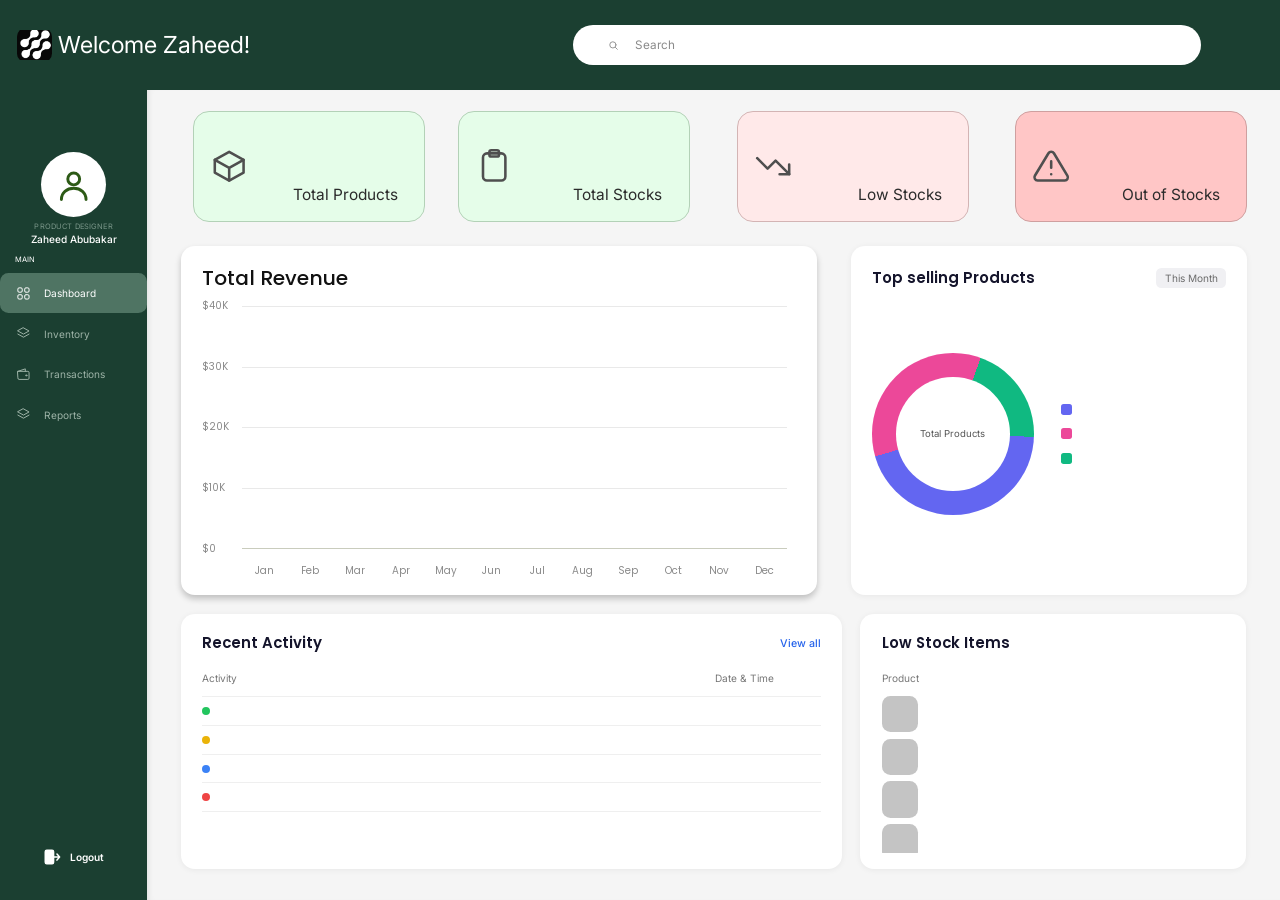
==== Frontend/inventory_system_nobug/pages/dashboard.html @ 9947d126 "omismbadabida" ====
<!DOCTYPE html>
<html lang="en">
<head>
  <meta charset="UTF-8" />
  <meta name="viewport" content="width=device-width, initial-scale=1.0" />
  <title>Dashboard | Inventory System</title>
  <link rel="icon" type="image/png" href="../images/logo_4k.png" />

  <!-- Fonts: Inter (text) + Poppins (card titles) -->
  <link rel="preconnect" href="https://fonts.googleapis.com" />
  <link rel="preconnect" href="https://fonts.gstatic.com" crossorigin />
  <link href="https://fonts.googleapis.com/css2?family=Inter:wght@400;500;600&family=Poppins:wght@400;500;600&display=swap" rel="stylesheet" />

  
  <link rel="stylesheet" href="../css/dashboard.css" />

  <!-- Login protection: turn this on once the layout is finished.
       While it's on, you can only open this page after logging in. -->
  <!-- <script src="../js/guard.js"></script> -->
</head>
<body>

  <div class="app">

    <header class="topbar" id="topbar">
      <div class="brand">
        <img src="../images/logo_4k.png" alt="Inventory System logo" />
        <h1>Welcome <span id="welcomeName">Zaheed</span>!</h1>
      </div>

      <label class="search">
        <svg viewBox="0 0 24 24" fill="none" stroke="currentColor" stroke-width="2" stroke-linecap="round" aria-hidden="true">
          <circle cx="11" cy="11" r="7" />
          <path d="M21 21l-4.3-4.3" />
        </svg>
        <input type="text" id="searchInput" placeholder="Search" />
      </label>
    </header>

    <aside class="sidebar" id="sidebar">

      <div class="profile">
        <div class="avatar">
          <svg viewBox="0 0 24 24" fill="none" stroke="currentColor" stroke-width="1.8" stroke-linecap="round" aria-hidden="true">
            <circle cx="12" cy="8.5" r="3.6" />
            <path d="M4.5 21c0-4.2 3.3-6.8 7.5-6.8s7.5 2.6 7.5 6.8" />
          </svg>
        </div>
        <small id="profileRole">PRODUCT DESIGNER</small>
        <strong id="profileName">Zaheed Abubakar</strong>
      </div>

      <p class="nav-label">MAIN</p>

      <nav class="nav">
        <a href="dashboard.html" class="active">
          <svg viewBox="0 0 24 24" fill="none" stroke="currentColor" stroke-width="1.6" stroke-linejoin="round" aria-hidden="true">
            <rect x="3" y="3" width="7" height="7" rx="2" /><rect x="14" y="3" width="7" height="7" rx="2" />
            <rect x="14" y="14" width="7" height="7" rx="2" /><rect x="3" y="14" width="7" height="7" rx="2" />
          </svg>
          Dashboard
        </a>

        <a href="inventory.html">
          <svg viewBox="0 0 24 24" fill="none" stroke="currentColor" stroke-width="1.6" stroke-linecap="round" stroke-linejoin="round" aria-hidden="true">
            <path d="M12 3l9 5-9 5-9-5z" /><path d="M3 13l9 5 9-5" />
          </svg>
          Inventory
        </a>

        <a href="transactions.html">
          <svg viewBox="0 0 24 24" fill="none" stroke="currentColor" stroke-width="1.6" stroke-linecap="round" stroke-linejoin="round" aria-hidden="true">
            <path d="M3 7h16a2 2 0 012 2v9a2 2 0 01-2 2H5a2 2 0 01-2-2z" /><path d="M3 7l12-4v4" />
            <circle cx="16.5" cy="13.5" r="1" />
          </svg>
          Transactions
        </a>

        <a href="reports.html">
          <svg viewBox="0 0 24 24" fill="none" stroke="currentColor" stroke-width="1.6" stroke-linecap="round" stroke-linejoin="round" aria-hidden="true">
            <path d="M12 3l9 5-9 5-9-5z" /><path d="M3 13l9 5 9-5" />
          </svg>
          Reports
        </a>
      </nav>

      <a href="../index.html" class="logout" id="logout">
        <svg viewBox="0 0 24 24" fill="none" stroke="currentColor" stroke-width="2" stroke-linecap="round" stroke-linejoin="round" aria-hidden="true">
          <rect x="3" y="3" width="11" height="18" rx="2" fill="currentColor" />
          <path d="M14 12h8M18.5 8l3.5 4-3.5 4" />
        </svg>
        Logout
      </a>

    </aside>

    <main class="content" id="content">

      <!-- Row 1: four stat boxes (the numbers are filled by dashboard.js later) -->
      <section class="stats">

        <div class="stat stat-green">
          <svg class="stat-icon" viewBox="0 0 24 24" fill="none" stroke="currentColor" stroke-width="1.6" stroke-linecap="round" stroke-linejoin="round" aria-hidden="true">
            <path d="M21 8l-9-5-9 5v8l9 5 9-5z" /><path d="M3 8l9 5 9-5M12 13v8" />
          </svg>
          <div class="stat-text"><b id="statProducts"></b><span>Total Products</span></div>
        </div>

        <div class="stat stat-green">
          <svg class="stat-icon" viewBox="0 0 24 24" fill="none" stroke="currentColor" stroke-width="1.6" stroke-linecap="round" stroke-linejoin="round" aria-hidden="true">
            <rect x="5" y="4" width="14" height="17" rx="2.5" /><rect x="9" y="2" width="6" height="4" rx="1.2" />
          </svg>
          <div class="stat-text"><b id="statStocks"></b><span>Total Stocks</span></div>
        </div>

        <div class="stat stat-pink">
          <svg class="stat-icon" viewBox="0 0 24 24" fill="none" stroke="currentColor" stroke-width="1.6" stroke-linecap="round" stroke-linejoin="round" aria-hidden="true">
            <path d="M22 17l-8.5-8.5-5 5L2 7" /><path d="M16 17h6v-6" />
          </svg>
          <div class="stat-text"><b id="statLow"></b><span>Low Stocks</span></div>
        </div>

        <div class="stat stat-red">
          <svg class="stat-icon" viewBox="0 0 24 24" fill="none" stroke="currentColor" stroke-width="1.6" stroke-linecap="round" stroke-linejoin="round" aria-hidden="true">
            <path d="M10.3 3.9L1.8 18a2 2 0 001.7 3h17a2 2 0 001.7-3L13.7 3.9a2 2 0 00-3.4 0z" /><path d="M12 9v4M12 17h.01" />
          </svg>
          <div class="stat-text"><b id="statOut"></b><span>Out of Stocks</span></div>
        </div>

      </section>

      <!-- Row 2: revenue chart + top selling products -->
      <section class="row-charts">

        <div class="card card-raised">
          <h2 class="card-title title-lg">Total Revenue</h2>

          <div class="chart">
            <div class="y-axis">
              <span>$40K</span><span>$30K</span><span>$20K</span><span>$10K</span><span>$0</span>
            </div>
            <div class="plot">
              <div class="gridlines"><i></i><i></i><i></i><i></i><i></i></div>
              <div class="bars" id="bars"></div>
            </div>
            <div class="months">
              <span>Jan</span><span>Feb</span><span>Mar</span><span>Apr</span><span>May</span><span>Jun</span>
              <span>Jul</span><span>Aug</span><span>Sep</span><span>Oct</span><span>Nov</span><span>Dec</span>
            </div>
          </div>
        </div>

        <div class="card">
          <div class="card-head">
            <h2 class="card-title">Top selling Products</h2>
            <span class="pill">This Month</span>
          </div>

          <div class="donut-row">
            <div class="donut" id="donut">
              <div class="donut-center">
                <b id="donutTotal"></b>
                <small>Total Products</small>
              </div>
            </div>
            <ul class="legend" id="legend">
              <li><i class="dot dot-blue"></i><span></span><b></b></li>
              <li><i class="dot dot-pink"></i><span></span><b></b></li>
              <li><i class="dot dot-green"></i><span></span><b></b></li>
            </ul>
          </div>
        </div>

      </section>

      <!-- Row 3: recent activity + low stock -->
      <section class="row-lists">

        <div class="card">
          <div class="card-head">
            <h2 class="card-title">Recent Activity</h2>
            <a href="transactions.html" class="view-all" id="viewAllLink">View all</a>
          </div>
          <div class="list-head activity-cols">
            <span>Activity</span><span>Date &amp; Time</span>
          </div>
          <ul class="activity-list" id="activityList">
            <li><i class="adot adot-green"></i><span class="a-text"></span><span class="a-time"></span></li>
            <li><i class="adot adot-yellow"></i><span class="a-text"></span><span class="a-time"></span></li>
            <li><i class="adot adot-blue"></i><span class="a-text"></span><span class="a-time"></span></li>
            <li><i class="adot adot-red"></i><span class="a-text"></span><span class="a-time"></span></li>
          </ul>
        </div>

        <div class="card">
          <h2 class="card-title">Low Stock Items</h2>
          <div class="list-head list-head-plain"><span>Product</span></div>
          <ul class="stock-list" id="lowStockList">
            <li><div class="thumb"></div><div class="stock-text"><strong></strong><small></small></div></li>
            <li><div class="thumb"></div><div class="stock-text"><strong></strong><small></small></div></li>
            <li><div class="thumb"></div><div class="stock-text"><strong></strong><small></small></div></li>
            <li><div class="thumb"></div><div class="stock-text"><strong></strong><small></small></div></li>
          </ul>
        </div>

      </section>

    </main>

  </div>

  <!-- Pop-up: Recent Activity (View all) -->
  <div class="modal-overlay" id="activityModal" hidden aria-hidden="true">
    <section class="modal-card" role="dialog" aria-modal="true" aria-labelledby="activityModalTitle">
      <div class="card-head">
        <h2 class="card-title" id="activityModalTitle">Recent Activity</h2>
        <button type="button" class="modal-back" id="modalBack" aria-label="Back">
          <svg viewBox="0 0 24 24" fill="none" stroke="currentColor" stroke-width="2.2" stroke-linecap="round" stroke-linejoin="round" aria-hidden="true">
            <path d="M19 12H5M12 19l-7-7 7-7" />
          </svg>
        </button>
      </div>
      <div class="list-head activity-cols">
        <span>Activity</span><span>Date &amp; Time</span>
      </div>
      <ul class="activity-list modal-list" id="activityModalList"></ul>
    </section>
  </div>

  <script src="../js/dashboard.js"></script>
</body>
</html>
---- Frontend/inventory_system_nobug/css/dashboard.css ----
:root {
  --green-dark: #1b3f31;
  --green-active: #4f7463;
  --bg: #f5f5f5;

  /* Measured from the window itself, with no min/max limits,
     so they look the same at any zoom level */
  --sidebar-w: 11.5vw;
  --topbar-h: 10vh;
}

/* Everything is sized in rem.
   1rem = 0.833vw = 16px on a 1920px screen, so it all scales together on zoom. */
html {
  font-size: 0.833vw;
}

* {
  box-sizing: border-box;
  margin: 0;
  padding: 0;
}

body {
  background: var(--bg);
  font-family: 'Inter', Arial, Helvetica, sans-serif;
}

/* Page frame: exactly one screen tall, like your Figma frame */
.app {
  display: grid;
  grid-template-columns: var(--sidebar-w) 1fr;
  grid-template-rows: var(--topbar-h) 1fr;
  height: 100vh;
}

/* ---------- Top bar ---------- */
.topbar {
  grid-column: 1 / -1;
  background: var(--green-dark);
  color: #ffffff;

  display: flex;
  align-items: center;
  padding-left: 1.6rem;
}

.brand {
  display: flex;
  align-items: center;
  gap: 0.6rem;
}

.brand img {
  width: 3.25rem;
  height: 3.25rem;
  border-radius: 0.8rem;
  object-fit: contain;
}

.brand h1 {
  font-size: 2.2rem;
  font-weight: 400;
  white-space: nowrap;
}

.search {
  width: 49vw;
  height: 3.8rem;
  margin-left: auto;
  margin-right: 6.2vw;
  padding: 0 1.5rem 0 3.2rem;

  display: flex;
  align-items: center;
  gap: 1.55rem;

  background: #ffffff;
  color: #8a8a8a;
  border-radius: 999px;
}

.search svg {
  width: 1rem;
  height: 1rem;
  flex-shrink: 0;
}

.search input {
  flex: 1;
  min-width: 0;
  border: none;
  outline: none;
  background: transparent;
  font-family: inherit;
  font-size: 1.1rem;
  color: #222222;
}

.search input::placeholder {
  color: #8a8a8a;
}

/* ---------- Sidebar ---------- */
.sidebar {
  background: var(--green-dark);
  color: #ffffff;

  display: flex;
  flex-direction: column;
  padding-top: 5.8rem;
}

.sidebar svg {
  flex-shrink: 0;
}

.profile {
  text-align: center;
}

.avatar {
  width: 6.1rem;
  height: 6.1rem;
  margin: 0 auto 0.5rem;
  border-radius: 50%;
  background: #ffffff;
  color: #2d5a16;

  display: grid;
  place-items: center;
}

.avatar svg {
  width: 3.7rem;
  height: 3.7rem;
}

.profile small {
  display: block;
  font-size: 0.7rem;
  line-height: 1rem;
  letter-spacing: 0.02em;
  color: #7a9689;
}

.profile strong {
  display: block;
  font-size: 0.95rem;
  line-height: 1.2rem;
  font-weight: 500;
}

.nav-label {
  font-size: 0.7rem;
  margin: 0.9rem 0 0.8rem 1.45rem;
}

.nav a {
  height: 3.8rem;
  padding-left: 1.5rem;
  border-radius: 0.8rem;

  display: flex;
  align-items: center;
  gap: 1.2rem;

  color: #9db3a7;
  text-decoration: none;
  font-size: 0.95rem;
}

.nav a svg {
  width: 1.4rem;
  height: 1.4rem;
}

.nav a:hover {
  background: rgba(255, 255, 255, 0.08);
}

.nav a.active {
  background: var(--green-active);
  color: #ffffff;
}

.logout {
  margin-top: auto;
  margin-bottom: 3.2rem;

  display: flex;
  align-items: center;
  justify-content: center;
  gap: 0.9rem;

  color: #ffffff;
  text-decoration: none;
  font-size: 0.95rem;
  font-weight: 600;
}

.logout svg {
  width: 1.7rem;
  height: 1.7rem;
}

/* ---------- Content area ---------- */
/* The numbers are measured from your Figma (in px), used as proportions:
   rows = top gap, stats, gap, charts, gap, lists, bottom gap */
.content {
  background: var(--bg);
  box-shadow: inset 0.5rem 0 0.65rem -0.5rem rgba(0, 0, 0, 0.12);  /* soft shadow next to the sidebar */
  min-width: 0;
  min-height: 0;

  display: grid;
  grid-template-rows: 18fr 96fr 21fr 301fr 16fr 220fr 27fr;
}

/* Row 1: stat boxes (uneven gaps, like the design) */
.stats {
  grid-row: 2;
  min-height: 0;
  display: grid;
  grid-template-columns: 38fr 192fr 27fr 192fr 39fr 192fr 38fr 192fr 27fr;
}

.stats .stat:nth-child(1) { grid-column: 2; }
.stats .stat:nth-child(2) { grid-column: 4; }
.stats .stat:nth-child(3) { grid-column: 6; }
.stats .stat:nth-child(4) { grid-column: 8; }

.stat {
  display: flex;
  align-items: center;
  justify-content: space-between;
  padding: 0 2.5rem 0 1.5rem;
  min-width: 0;

  border-radius: 1.5rem;
  border: 0.1rem solid;
}

.stat-green { background: #e5fde9; border-color: #b3d1b7; }
.stat-pink  { background: #ffe9e9; border-color: #d3b4b4; }
.stat-red   { background: #ffc6c6; border-color: #cf9f9f; }

.stat-icon {
  width: 3.6rem;
  height: 3.6rem;
  color: #4f4f4f;
  flex-shrink: 0;
}

.stat-text {
  margin-top: 1.6rem;
  text-align: center;
}

.stat-text b {
  display: block;
  min-height: 3.6rem;                /* keeps the label in place while the number is empty */
  font-family: 'Poppins', 'Inter', sans-serif;
  font-size: 2.4rem;
  font-weight: 500;
  line-height: 3.6rem;
  color: #111111;
}

.stat-text span {
  display: block;
  font-size: 1.45rem;
  line-height: 1.8rem;
  color: #2b2b2b;
  white-space: nowrap;
}

/* Row 2: revenue + top selling */
.row-charts {
  grid-row: 4;
  min-height: 0;
  display: grid;
  grid-template-columns: 28fr 526fr 28fr 328fr 27fr;
}

.row-charts > :nth-child(1) { grid-column: 2; }
.row-charts > :nth-child(2) { grid-column: 4; }

/* Row 3: recent activity + low stock */
.row-lists {
  grid-row: 6;
  min-height: 0;
  display: grid;
  grid-template-columns: 28fr 547fr 15fr 319fr 28fr;
}

.row-lists > :nth-child(1) { grid-column: 2; }
.row-lists > :nth-child(2) { grid-column: 4; }

/* ---------- Cards ---------- */
.card {
  display: flex;
  flex-direction: column;
  min-width: 0;
  min-height: 0;
  overflow: hidden;                  /* extra rows get clipped instead of breaking the layout */
  padding: 2rem 2rem 1.5rem;

  background: #ffffff;
  border-radius: 1.3rem;
  box-shadow: 0 0.1rem 0.6rem rgba(0, 0, 0, 0.06);
}

.card-raised {
  box-shadow: 0 0.35rem 0.6rem rgba(0, 0, 0, 0.22);
}

.card-head {
  display: flex;
  align-items: center;
  justify-content: space-between;
}

.card-title {
  font-family: 'Poppins', 'Inter', sans-serif;
  font-size: 1.4rem;
  font-weight: 600;
  line-height: 1.5rem;
  color: #14142b;
}

.title-lg {
  font-size: 1.9rem;
  font-weight: 500;
  line-height: 2rem;
  color: #111111;
}

.pill {
  background: #f0f0f3;
  color: #6b6b6b;
  font-size: 0.95rem;
  padding: 0.4rem 0.8rem;
  border-radius: 0.5rem;
}

.view-all {
  color: #2563eb;
  font-size: 1rem;
  font-weight: 500;
  text-decoration: none;
}

/* ---------- Revenue chart ---------- */
.chart {
  flex: 1;
  min-height: 0;
  margin: 1.6rem 0.8rem 0 0;

  display: grid;
  grid-template-columns: 3.7rem 1fr;
  grid-template-rows: 1fr auto;

  font-family: 'Poppins', 'Inter', sans-serif;
}

.y-axis {
  grid-column: 1;
  grid-row: 1;
  margin: -0.5rem 0;                 /* labels line up with the grid lines */
  display: flex;
  flex-direction: column;
  justify-content: space-between;
  font-size: 0.95rem;
  line-height: 1rem;
  color: #8a8a8a;
}

.plot {
  grid-column: 2;
  grid-row: 1;
  position: relative;
}

.gridlines {
  position: absolute;
  inset: 0;
  display: flex;
  flex-direction: column;
  justify-content: space-between;
}

.gridlines i {
  display: block;
  border-top: 0.1rem solid #e9e9e9;
}

.gridlines i:last-child {
  border-top-color: #c9ccbd;         /* the $0 line */
}

.bars {
  position: absolute;
  inset: 0;
  display: grid;
  grid-template-columns: repeat(12, 1fr);
  align-items: end;
}

.months {
  grid-column: 2;
  grid-row: 2;
  margin-top: 1.3rem;
  display: grid;
  grid-template-columns: repeat(12, 1fr);
  font-size: 0.95rem;
  color: #8a8a8a;
  text-align: center;
}

/* ---------- Top selling donut ---------- */
.donut-row {
  flex: 1;
  min-height: 0;
  display: flex;
  align-items: center;
  gap: 2.6rem;
}

.donut {
  position: relative;
  width: 15.15rem;
  height: 15.15rem;
  border-radius: 50%;
  flex-shrink: 0;
  /* default colors; dashboard.js will set the real percentages later */
  background: conic-gradient(from 20deg, #10b981 0 20%, #6366f1 20% 65%, #ec4899 65% 100%);
}

.donut::after {
  content: "";
  position: absolute;
  inset: 2.25rem;
  background: #ffffff;
  border-radius: 50%;
}

.donut-center {
  position: absolute;
  inset: 0;
  z-index: 1;                        /* sits on top of the white hole */
  display: flex;
  flex-direction: column;
  align-items: center;
  justify-content: center;
}

.donut-center b {
  font-size: 1.7rem;
  font-weight: 600;
  line-height: 2rem;
  color: #14142b;
}

.donut-center b:empty {
  display: none;                     /* no gap while the number is empty */
}

.donut-center small {
  font-size: 0.9rem;
  color: #555555;
}

.legend {
  list-style: none;
  display: flex;
  flex-direction: column;
  gap: 1.3rem;
}

.legend li {
  display: flex;
  align-items: center;
  gap: 0.9rem;
  font-size: 0.95rem;
}

.dot {
  width: 1rem;
  height: 1rem;
  border-radius: 0.25rem;
  flex-shrink: 0;
}

.dot-blue  { background: #6366f1; }
.dot-pink  { background: #ec4899; }
.dot-green { background: #10b981; }

/* ---------- Lists ---------- */
.list-head {
  margin-top: 2rem;
  padding-bottom: 1.1rem;
  border-bottom: 0.1rem solid #efefef;
  font-size: 0.95rem;
  color: #777777;
}

.list-head-plain {
  border-bottom: none;
}

.activity-cols {
  display: grid;
  grid-template-columns: 1fr 9.9rem;
}

.activity-list,
.stock-list {
  list-style: none;
}

/* Recent activity rows */
.activity-list li {
  display: grid;
  grid-template-columns: 1.6rem 1fr 9.9rem;
  align-items: center;
  height: 2.7rem;
  border-bottom: 0.1rem solid #efefef;
  font-size: 0.95rem;
}

.adot {
  width: 0.75rem;
  height: 0.75rem;
  border-radius: 50%;
}

.adot-green  { background: #22c55e; }
.adot-yellow { background: #eab308; }
.adot-blue   { background: #3b82f6; }
.adot-red    { background: #ef4444; }

.a-text { color: #1f2937; }
.a-time { color: #6b7280; }

/* Low stock rows (scrolls inside the card, like the View all pop-up) */
.stock-list {
  flex: 1;
  min-height: 0;
  overflow-y: auto;
  scrollbar-width: thin;
  padding-right: 0.5rem;
}

.stock-list li {
  display: flex;
  align-items: center;
  gap: 1rem;
  margin-bottom: 0.6rem;
  flex-shrink: 0;                    /* rows keep their size instead of squashing */
}

/* Product picture box: grey placeholder, or the real picture when there is one */
.thumb {
  width: 3.4rem;
  height: 3.4rem;
  border-radius: 0.8rem;
  background: #c4c4c4;
  overflow: hidden;
  flex-shrink: 0;
}

.thumb img {
  display: block;
  width: 100%;
  height: 100%;
  object-fit: cover;                 /* crops to fill the box without stretching */
}

.stock-text strong {
  display: block;
  font-size: 0.95rem;
  font-weight: 600;
  color: #111111;
}

.stock-text small {
  display: block;
  font-size: 0.75rem;
  color: #ef4444;
}

.stock-text small.warn {
  color: #f59e0b;
}

/* ---------- Clickable links ---------- */
.logout,
.view-all {
  cursor: pointer;
}

.logout:hover {
  opacity: 0.8;
}

.view-all:hover {
  text-decoration: underline;
}

/* ---------- Pop-up: Recent Activity (View all) ---------- */
.modal-overlay {
  position: fixed;
  inset: 0;
  z-index: 100;

  /* same frame as the page, so the pop-up lands inside the content area */
  display: grid;
  grid-template-columns: var(--sidebar-w) 1fr;
  grid-template-rows: var(--topbar-h) 1fr;

  background: rgba(90, 90, 90, 0.25);   /* dims the whole page */
  backdrop-filter: blur(0.25rem);
  -webkit-backdrop-filter: blur(0.25rem);
}

.modal-overlay[hidden] {
  display: none;
}

.modal-card {
  grid-column: 2;
  grid-row: 2;
  margin: 9.8vh 3.7vw 7.4vh 2.6vw;      /* measured from your Figma */
  min-height: 0;

  display: flex;
  flex-direction: column;
  padding: 1.7rem 2.1rem 0.6rem;

  background: #ffffff;
  border-radius: 1.3rem;
  box-shadow: 0 0.5rem 2rem rgba(0, 0, 0, 0.15);
}

.modal-card .activity-cols {
  grid-template-columns: 1fr 10.3rem;
  margin-top: 1.4rem;
}

.modal-list {
  flex: 1;
  min-height: 0;
  overflow-y: auto;                      /* long lists scroll inside the pop-up */
  scrollbar-width: thin;
}

.modal-list li {
  grid-template-columns: 1.6rem 1fr 10.3rem;
  height: 2.1rem;
  flex-shrink: 0;
}

/* Back arrow button (top right of the pop-up) */
.modal-back {
  width: 2.4rem;
  height: 2.4rem;
  margin-right: -0.4rem;

  display: grid;
  place-items: center;

  border: none;
  border-radius: 50%;
  background: none;
  color: #000000;
  cursor: pointer;
  transition: background 0.2s, transform 0.2s;
}

.modal-back svg {
  width: 1.5rem;
  height: 1.5rem;
}

.modal-back:hover {
  background: #f0f0f3;
  transform: translateX(-0.15rem);       /* nudges left, like "go back" */
}

.modal-back:focus-visible {
  outline: 0.125rem solid #2563eb;
  outline-offset: 0.1rem;
}

/* ---------- Pop-up animation ---------- */
/* opening: background fades in, box slides up, rows appear one by one */
.modal-overlay.is-opening {
  animation: overlayIn 0.25s ease both;
}

.modal-overlay.is-opening .modal-card {
  animation: cardIn 0.35s cubic-bezier(0.22, 0.9, 0.3, 1) both;
}

.modal-overlay.is-opening .modal-list li {
  animation: rowIn 0.3s ease both;
  animation-delay: calc(0.12s + var(--i, 0) * 0.025s);
}

/* closing: the same thing in reverse, a bit faster */
.modal-overlay.is-closing {
  animation: overlayOut 0.2s ease both;
}

.modal-overlay.is-closing .modal-card {
  animation: cardOut 0.2s ease both;
}

@keyframes overlayIn  { from { opacity: 0; } to { opacity: 1; } }
@keyframes overlayOut { from { opacity: 1; } to { opacity: 0; } }

@keyframes cardIn {
  from { opacity: 0; transform: translateY(2rem) scale(0.97); }
  to   { opacity: 1; transform: translateY(0) scale(1); }
}

@keyframes cardOut {
  from { opacity: 1; transform: translateY(0) scale(1); }
  to   { opacity: 0; transform: translateY(1rem) scale(0.98); }
}

@keyframes rowIn {
  from { opacity: 0; transform: translateY(0.6rem); }
  to   { opacity: 1; transform: translateY(0); }
}

/* people who turned off animations in their system get no movement */
@media (prefers-reduced-motion: reduce) {
  .modal-overlay.is-opening,
  .modal-overlay.is-opening .modal-card,
  .modal-overlay.is-opening .modal-list li,
  .modal-overlay.is-closing,
  .modal-overlay.is-closing .modal-card {
    animation: none;
  }
}
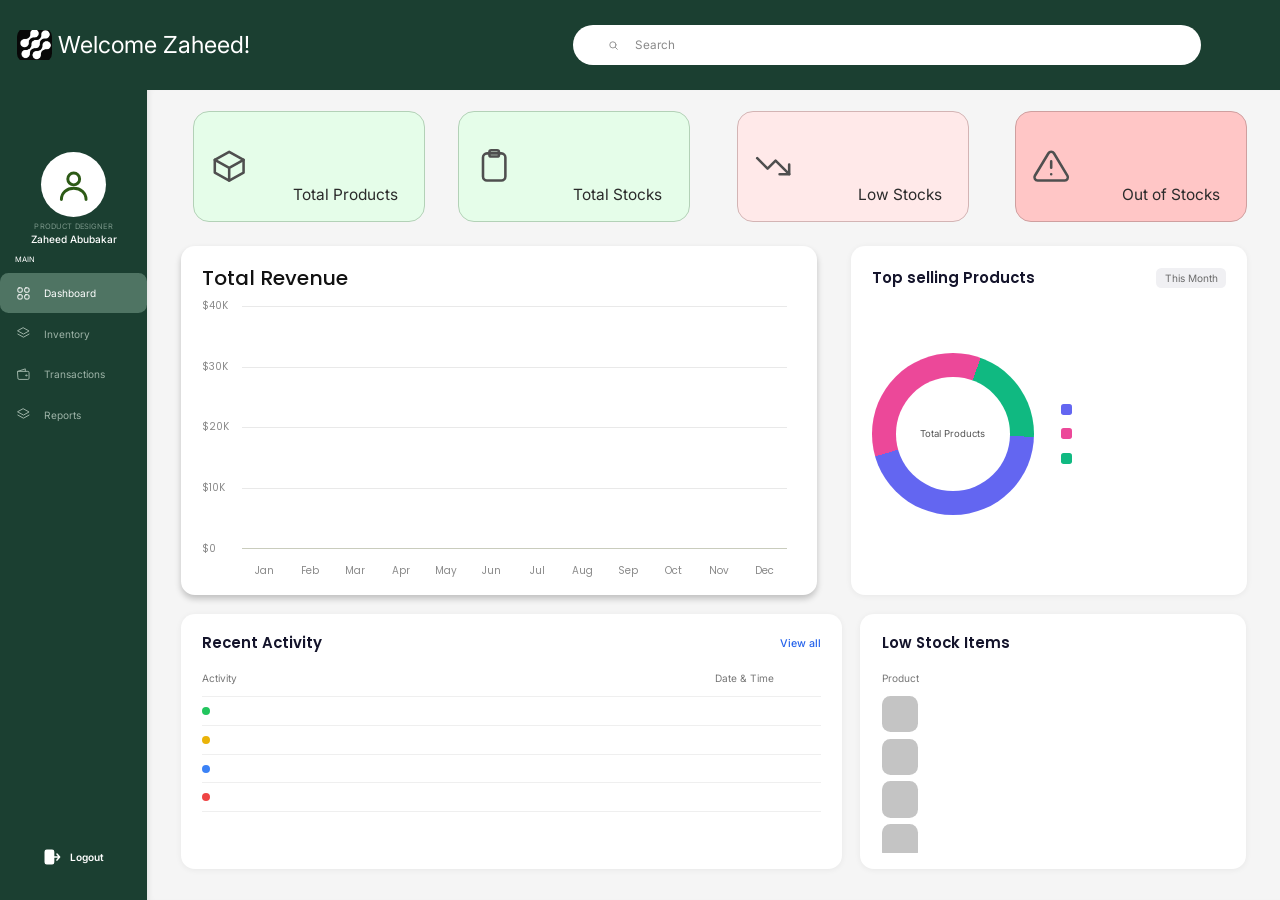
==== commit 396e3399: "yes" ====
--- a/Frontend/inventory_system_nobug/pages/dashboard.html
+++ b/Frontend/inventory_system_nobug/pages/dashboard.html
@@ -11,88 +11,20 @@
   <link rel="preconnect" href="https://fonts.gstatic.com" crossorigin />
   <link href="https://fonts.googleapis.com/css2?family=Inter:wght@400;500;600&family=Poppins:wght@400;500;600&display=swap" rel="stylesheet" />
 
-  
+  <link rel="stylesheet" href="../css/layout.css" />
   <link rel="stylesheet" href="../css/dashboard.css" />
 
   <!-- Login protection: turn this on once the layout is finished.
        While it's on, you can only open this page after logging in. -->
   <!-- <script src="../js/guard.js"></script> -->
 </head>
-<body>
+<body data-page="dashboard">
 
   <div class="app">
 
-    <header class="topbar" id="topbar">
-      <div class="brand">
-        <img src="../images/logo_4k.png" alt="Inventory System logo" />
-        <h1>Welcome <span id="welcomeName">Zaheed</span>!</h1>
-      </div>
-
-      <label class="search">
-        <svg viewBox="0 0 24 24" fill="none" stroke="currentColor" stroke-width="2" stroke-linecap="round" aria-hidden="true">
-          <circle cx="11" cy="11" r="7" />
-          <path d="M21 21l-4.3-4.3" />
-        </svg>
-        <input type="text" id="searchInput" placeholder="Search" />
-      </label>
-    </header>
-
-    <aside class="sidebar" id="sidebar">
-
-      <div class="profile">
-        <div class="avatar">
-          <svg viewBox="0 0 24 24" fill="none" stroke="currentColor" stroke-width="1.8" stroke-linecap="round" aria-hidden="true">
-            <circle cx="12" cy="8.5" r="3.6" />
-            <path d="M4.5 21c0-4.2 3.3-6.8 7.5-6.8s7.5 2.6 7.5 6.8" />
-          </svg>
-        </div>
-        <small id="profileRole">PRODUCT DESIGNER</small>
-        <strong id="profileName">Zaheed Abubakar</strong>
-      </div>
-
-      <p class="nav-label">MAIN</p>
-
-      <nav class="nav">
-        <a href="dashboard.html" class="active">
-          <svg viewBox="0 0 24 24" fill="none" stroke="currentColor" stroke-width="1.6" stroke-linejoin="round" aria-hidden="true">
-            <rect x="3" y="3" width="7" height="7" rx="2" /><rect x="14" y="3" width="7" height="7" rx="2" />
-            <rect x="14" y="14" width="7" height="7" rx="2" /><rect x="3" y="14" width="7" height="7" rx="2" />
-          </svg>
-          Dashboard
-        </a>
-
-        <a href="inventory.html">
-          <svg viewBox="0 0 24 24" fill="none" stroke="currentColor" stroke-width="1.6" stroke-linecap="round" stroke-linejoin="round" aria-hidden="true">
-            <path d="M12 3l9 5-9 5-9-5z" /><path d="M3 13l9 5 9-5" />
-          </svg>
-          Inventory
-        </a>
-
-        <a href="transactions.html">
-          <svg viewBox="0 0 24 24" fill="none" stroke="currentColor" stroke-width="1.6" stroke-linecap="round" stroke-linejoin="round" aria-hidden="true">
-            <path d="M3 7h16a2 2 0 012 2v9a2 2 0 01-2 2H5a2 2 0 01-2-2z" /><path d="M3 7l12-4v4" />
-            <circle cx="16.5" cy="13.5" r="1" />
-          </svg>
-          Transactions
-        </a>
-
-        <a href="reports.html">
-          <svg viewBox="0 0 24 24" fill="none" stroke="currentColor" stroke-width="1.6" stroke-linecap="round" stroke-linejoin="round" aria-hidden="true">
-            <path d="M12 3l9 5-9 5-9-5z" /><path d="M3 13l9 5 9-5" />
-          </svg>
-          Reports
-        </a>
-      </nav>
-
-      <a href="../index.html" class="logout" id="logout">
-        <svg viewBox="0 0 24 24" fill="none" stroke="currentColor" stroke-width="2" stroke-linecap="round" stroke-linejoin="round" aria-hidden="true">
-          <rect x="3" y="3" width="11" height="18" rx="2" fill="currentColor" />
-          <path d="M14 12h8M18.5 8l3.5 4-3.5 4" />
-        </svg>
-        Logout
-      </a>
-
-    </aside>
+    <!-- top bar and sidebar are built by layout.js (shared by every page) -->
+    <header class="topbar" id="topbar"></header>
+    <aside class="sidebar" id="sidebar"></aside>
 
     <main class="content" id="content">
 
@@ -227,6 +159,7 @@
     </section>
   </div>
 
+  <script src="../js/layout.js"></script>
   <script src="../js/dashboard.js"></script>
 </body>
 </html>
--- a/Frontend/inventory_system_nobug/css/layout.css
+++ b/Frontend/inventory_system_nobug/css/layout.css
@@ -0,0 +1,111 @@
+:root {
+  --green-dark: #1b3f31;
+  --green-active: #4f7463;
+  --bg: #f5f5f5;
+  --sidebar-w: 11.5vw;   /* measured from the window: same look at any zoom */
+  --topbar-h: 10vh;
+}
+
+/* 1rem = 0.833vw = 16px on a 1920px screen, so everything scales together on zoom */
+html { font-size: 0.833vw; }
+
+* { box-sizing: border-box; margin: 0; padding: 0; }
+
+body {
+  background: var(--bg);
+  font-family: 'Inter', Arial, Helvetica, sans-serif;
+}
+
+/* Page frame: exactly one screen tall */
+.app {
+  display: grid;
+  grid-template-columns: var(--sidebar-w) 1fr;
+  grid-template-rows: var(--topbar-h) 1fr;
+  height: 100vh;
+}
+
+/* ---------- Top bar ---------- */
+.topbar {
+  grid-column: 1 / -1;
+  background: var(--green-dark);
+  color: #fff;
+  display: flex;
+  align-items: center;
+  padding-left: 1.6rem;
+}
+.brand { display: flex; align-items: center; gap: 0.6rem; }
+.brand img { width: 3.25rem; height: 3.25rem; border-radius: 0.8rem; object-fit: contain; }
+.brand h1 { font-size: 2.2rem; font-weight: 400; white-space: nowrap; }
+
+.search {
+  width: 49vw;
+  height: 3.8rem;
+  margin-left: auto;
+  margin-right: 6.2vw;
+  padding: 0 1.5rem 0 3.2rem;
+  display: flex;
+  align-items: center;
+  gap: 1.55rem;
+  background: #fff;
+  color: #8a8a8a;
+  border-radius: 999px;
+}
+.search svg { width: 1rem; height: 1rem; flex-shrink: 0; }
+.search input {
+  flex: 1; min-width: 0; border: none; outline: none; background: transparent;
+  font-family: inherit; font-size: 1.1rem; color: #222;
+}
+.search input::placeholder { color: #8a8a8a; }
+
+/* ---------- Sidebar ---------- */
+.sidebar {
+  background: var(--green-dark);
+  color: #fff;
+  display: flex;
+  flex-direction: column;
+  padding-top: 5.8rem;
+}
+.sidebar svg { flex-shrink: 0; }
+.profile { text-align: center; }
+.avatar {
+  width: 6.1rem; height: 6.1rem; margin: 0 auto 0.5rem;
+  border-radius: 50%; background: #fff; color: #2d5a16;
+  display: grid; place-items: center;
+}
+.avatar svg { width: 3.7rem; height: 3.7rem; }
+.profile small { display: block; font-size: 0.7rem; line-height: 1rem; letter-spacing: 0.02em; color: #7a9689; }
+.profile strong { display: block; font-size: 0.95rem; line-height: 1.2rem; font-weight: 500; }
+.nav-label { font-size: 0.7rem; margin: 0.9rem 0 0.8rem 1.45rem; }
+
+.nav a {
+  height: 3.8rem;
+  padding-left: 1.5rem;
+  border-radius: 0.8rem;
+  display: flex;
+  align-items: center;
+  gap: 1.2rem;
+  color: #9db3a7;
+  text-decoration: none;
+  font-size: 0.95rem;
+}
+.nav a svg { width: 1.4rem; height: 1.4rem; }
+.nav a:hover { background: rgba(255, 255, 255, 0.08); }
+.nav a.active { background: var(--green-active); color: #fff; }
+
+.logout {
+  margin-top: auto;
+  margin-bottom: 3.2rem;
+  display: flex; align-items: center; justify-content: center; gap: 0.9rem;
+  color: #fff; text-decoration: none; font-size: 0.95rem; font-weight: 600;
+  cursor: pointer;
+}
+.logout svg { width: 1.7rem; height: 1.7rem; }
+.logout:hover { opacity: 0.8; }
+
+/* ---------- Content area (each page adds its own layout) ---------- */
+.content {
+  background: var(--bg);
+  box-shadow: inset 0.5rem 0 0.65rem -0.5rem rgba(0, 0, 0, 0.12);
+  min-width: 0;
+  min-height: 0;
+}
